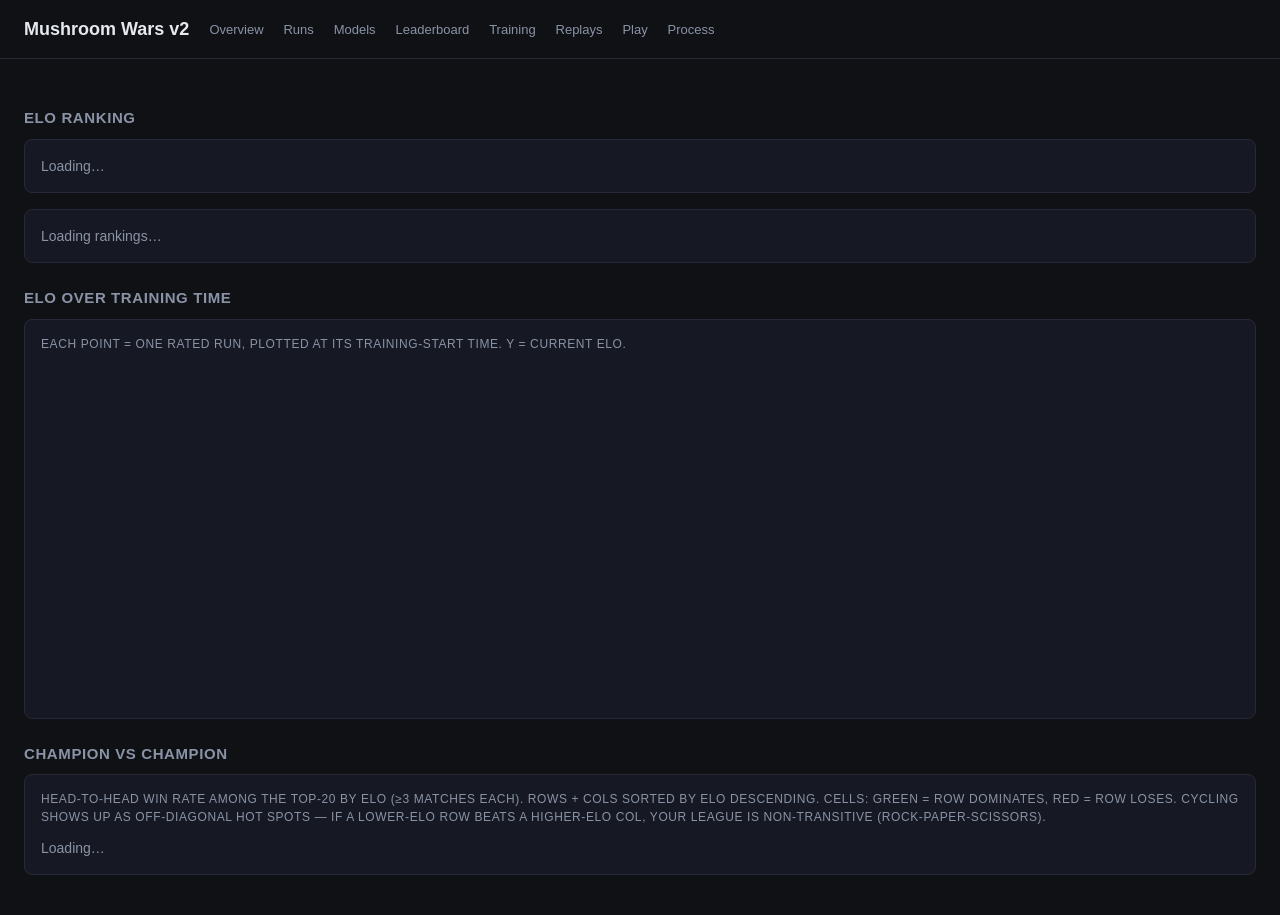
==== dashboard/elo.html @ 1eaaf588 "Hide discarded runs from dashboard by default + remove random_legal anchor language dashboard/runs.h" ====
<!doctype html>
<html lang="en">
<head>
  <meta charset="utf-8">
  <title>Elo leaderboard — Mushroom Wars v2</title>
  <link rel="stylesheet" href="lib/style.css">
</head>
<body>
  <header>
    <h1>Mushroom Wars v2</h1>
    <nav>
      <a href="./index.html">Overview</a>
      <a href="./runs.html">Runs</a>
      <a href="./models.html">Models</a>
      <a href="./elo.html">Leaderboard</a>
      <a href="./training.html">Training</a>
      <a href="./replays.html">Replays</a>
      <a href="./play.html">Play</a>
      <a href="./process.html">Process</a>
    </nav>
  </header>

  <main>
    <h2>Elo ranking</h2>
    <div class="card muted" id="summary">Loading…</div>

    <div class="card" id="ranking">
      <div class="muted">Loading rankings…</div>
    </div>

    <h2>Elo over training time</h2>
    <div class="card">
      <div class="stat-label">each point = one rated run, plotted at its training-start time. Y = current Elo.</div>
      <div style="position:relative; height:340px; margin-top:8px;"><canvas id="chart-history"></canvas></div>
    </div>

    <h2>Champion vs champion</h2>
    <div class="card" id="heatmap-card">
      <div class="stat-label">
        head-to-head win rate among the top-20 by Elo (≥3 matches each).
        Rows + cols sorted by Elo descending. Cells: green = row dominates,
        red = row loses. Cycling shows up as off-diagonal hot spots —
        if a lower-Elo row beats a higher-Elo col, your league is
        non-transitive (rock-paper-scissors).
      </div>
      <div id="heatmap" style="margin-top:12px; overflow-x:auto;">
        <div class="muted">Loading…</div>
      </div>
    </div>
  </main>

  <script type="module">
    import { sb } from './lib/supabase.js';
    import { fmtTime, fmtDuration, fmtPct, esc, tr,
             fmtElo, ticksPerMin } from './lib/ui.js';
    import Chart from 'https://esm.sh/chart.js@4/auto';
    Chart.defaults.color = '#8a93a6';
    Chart.defaults.borderColor = '#262a36';

    const $summary = document.getElementById('summary');
    const $rank    = document.getElementById('ranking');

    async function load() {
      // Pull every rated run (elo_n_matches >= 1 — keep the unrated 1000s
      // out of the table). Sort by elo desc.
      const { data, error } = await sb
        .from('runs')
        .select('id, label, status, model_id, simulator_id, machine, hyperparams, result, elo_score, elo_n_matches, queued_at, started_at, finished_at, wall_ms')
        .eq('status', 'done')
        .gte('elo_n_matches', 1)
        .order('elo_score', { ascending: false })
        .limit(300);
      if (error) throw error;

      if (!data || !data.length) {
        $summary.textContent = 'No rated runs yet. Each new run is auto-rated against the champion archive; first ratings arrive within ~5 min of the next completed run.';
        $rank.innerHTML = '<div class="muted">(empty)</div>';
        renderHistoryChart([]);
        return;
      }

      // Summary stats.
      const elos = data.map(r => r.elo_score).filter(x => x != null);
      const above1k = data.filter(r => r.elo_score > 1000).length;
      const below1k = data.filter(r => r.elo_score < 1000).length;
      $summary.innerHTML = `
        <div style="display:flex; gap:24px; flex-wrap:wrap; align-items:center;">
          <div><div class="stat-label">rated runs</div><div class="stat">${data.length}</div></div>
          <div><div class="stat-label">top Elo</div><div class="stat">${Math.round(Math.max(...elos))}</div></div>
          <div><div class="stat-label">avg Elo</div><div class="stat">${(elos.reduce((a,b)=>a+b,0)/elos.length).toFixed(0)}</div></div>
          <div><div class="stat-label">&gt; 1000</div><div class="stat win">${above1k}</div></div>
          <div><div class="stat-label">&lt; 1000</div><div class="stat lose">${below1k}</div></div>
          <div class="muted small" style="margin-left:auto;">
            Anchor 1000 = starting Elo. Each newly-finished run gets
            auto-rated by bench_eval (sweep vs every champion in the
            archive on `random_close_4_5`). Champions promoted at ≥60%
            head-to-head over 16 games. See configs/bench_eval.yaml.
          </div>
        </div>
      `;

      // Ranking table.
      const rows = data.map((r, i) => {
        const sps = r.result?.steps_per_sec;
        const hp  = r.hyperparams || {};
        const lvl = hp.level_name ?? '—';
        const upd = r.result?.updates ?? '—';
        const rate = r.result?.rate;
        const eloDelta = r.elo_score - 1000;
        const deltaClass = eloDelta >= 0 ? 'win' : 'lose';
        const deltaSign  = eloDelta >= 0 ? '+' : '';
        return tr([
          `<span class="mono">#${i + 1}</span>`,
          `<span class="mono"><b>${Math.round(r.elo_score)}</b></span>`,
          `<span class="mono ${deltaClass}">${deltaSign}${eloDelta.toFixed(0)}</span>`,
          `<span class="mono small">${r.elo_n_matches}</span>`,
          `<a href="./run.html?id=${esc(r.id)}">${esc(r.label)}</a>`,
          `<span class="mono small">${esc(r.simulator_id ?? '')}</span>`,
          `<a href="./model.html?id=${esc(r.model_id)}" class="mono">${esc(r.model_id)}</a>`,
          `<span class="mono">${esc(lvl)}</span>`,
          `<span class="mono">${esc(String(upd))}</span>`,
          fmtPct(rate),
          fmtDuration(r.wall_ms),
          `<span class="mono">${ticksPerMin(sps)}</span>`,
          `<span class="muted">${fmtTime(r.finished_at ?? r.queued_at)}</span>`,
        ]);
      });

      $rank.innerHTML = `
        <table>
          <thead><tr>
            <th>rank</th><th>Elo</th><th>Δ vs 1000</th><th>matches</th>
            <th>run</th><th>sim</th><th>model</th><th>level</th>
            <th>updates</th><th>rate</th><th>wall</th><th>ticks/min</th><th>finished</th>
          </tr></thead>
          <tbody>${rows.join('')}</tbody>
        </table>
        <div class="muted small" style="margin-top:8px;">
          Δ vs 1000 = Elo distance from the starting anchor. A 200-point
          lead means winning ~76% of head-to-heads against the champion
          archive.
        </div>`;

      // Elo over time scatter — uses queued_at as x, elo_score as y.
      const points = data
        .filter(r => r.queued_at)
        .map(r => ({
          x: new Date(r.queued_at).getTime(),
          y: r.elo_score,
          label: r.label,
        }))
        .sort((a, b) => a.x - b.x);
      renderHistoryChart(points);
    }

    let historyChart = null;
    function renderHistoryChart(points) {
      const canvas = document.getElementById('chart-history');
      if (!canvas) return;
      if (historyChart) historyChart.destroy();
      if (!points.length) {
        canvas.replaceWith(Object.assign(document.createElement('div'),
          { className: 'muted', textContent: 'no rated runs yet' }));
        return;
      }
      historyChart = new Chart(canvas, {
        type: 'line',
        data: {
          datasets: [{
            label: 'Elo',
            data: points,
            borderColor: '#60a5fa',
            backgroundColor: '#60a5fa',
            borderWidth: 1.2,
            tension: 0.0,
            showLine: false,
            pointRadius: 4,
            pointHoverRadius: 7,
          }, {
            // Reference line at 1000 (Elo starting anchor).
            label: 'baseline 1000',
            data: points.map(p => ({ x: p.x, y: 1000 })),
            borderColor: '#444',
            borderWidth: 1,
            borderDash: [4, 4],
            pointRadius: 0,
            showLine: true,
            tension: 0,
          }],
        },
        options: {
          responsive: true,
          maintainAspectRatio: false,
          parsing: false,
          scales: {
            x: {
              type: 'linear',
              title: { display: true, text: 'training start' },
              grid: { color: 'rgba(96,165,250,0.05)' },
              ticks: {
                callback: (v) => new Date(v).toLocaleString(undefined,
                  { month: 'short', day: 'numeric', hour: '2-digit', minute: '2-digit' }),
                maxRotation: 0,
                autoSkip: true,
                maxTicksLimit: 8,
              },
            },
            y: {
              title: { display: true, text: 'Elo' },
              grid: { color: 'rgba(96,165,250,0.05)' },
            },
          },
          plugins: {
            legend: { display: false },
            tooltip: {
              callbacks: {
                title: (items) => new Date(items[0].parsed.x).toLocaleString(),
                label: (item) => {
                  const p = item.raw;
                  if (!p.label) return null;
                  return `${p.label}: Elo ${Math.round(p.y)}`;
                },
              },
            },
          },
        },
      });
    }

    load().catch(e => {
      $summary.innerHTML = `<span class="error">${esc(e.message)}</span>`;
    });

    // -----------------------------------------------------------------
    // Champion-vs-champion heatmap. Single sweep: pull top-20 by Elo,
    // then `games` filtered by player_1_run_id IN(...) AND player_2_run_id
    // IN(...). Build a 20×20 win-rate matrix, render as SVG. The data
    // already exists — no schema migration needed.
    // -----------------------------------------------------------------
    async function loadHeatmap() {
      const $hm = document.getElementById('heatmap');
      if (!$hm) return;

      const { data: top, error } = await sb
        .from('runs')
        .select('id, label, elo_score, elo_n_matches')
        .eq('status', 'done')
        .gte('elo_n_matches', 3)
        .order('elo_score', { ascending: false })
        .limit(20);
      if (error) { $hm.innerHTML = `<div class="error">${esc(error.message)}</div>`; return; }
      if (!top || top.length < 2) {
        $hm.innerHTML = `<div class="muted">need at least 2 rated runs (≥3 matches) — currently ${top?.length ?? 0}</div>`;
        return;
      }

      const ids = top.map(r => r.id);
      // Single round-trip: every game where BOTH players are top-N. Cap
      // at 50k just in case — real volume should be ≪ that.
      const { data: games, error: gerror } = await sb
        .from('games')
        .select('player_1_run_id, player_2_run_id, winner')
        .in('player_1_run_id', ids)
        .in('player_2_run_id', ids)
        .limit(50000);
      if (gerror) { $hm.innerHTML = `<div class="error">${esc(gerror.message)}</div>`; return; }

      // matrix[i][j] = { w, d, l } from i's perspective when i played j.
      const idx = Object.fromEntries(ids.map((id, i) => [id, i]));
      const N = ids.length;
      const cell = () => ({ w: 0, d: 0, l: 0 });
      const M = Array.from({ length: N }, () => Array.from({ length: N }, cell));
      for (const g of (games || [])) {
        const i = idx[g.player_1_run_id];
        const j = idx[g.player_2_run_id];
        if (i == null || j == null) continue;
        if (g.winner === g.player_1_run_id)      { M[i][j].w++; M[j][i].l++; }
        else if (g.winner === g.player_2_run_id) { M[i][j].l++; M[j][i].w++; }
        else                                      { M[i][j].d++; M[j][i].d++; }
      }

      // Render as a simple HTML table — easy to style, easy to inspect.
      const cellSize = 32;     // px
      const labelW   = 200;    // truncated label column width
      const colorOf = (rate, n) => {
        if (n === 0) return 'background:#1a1d24; color:#3a4155;';  // no data
        // 0% red → 50% near-black → 100% green via HSL
        const hue = rate < 0.5 ? 0 : 120;             // red or green
        const dist = Math.abs(rate - 0.5);            // 0…0.5
        const sat  = Math.round(70 * (dist / 0.5));   // 0…70%
        const light = 18 + Math.round(28 * (dist / 0.5));  // 18…46%
        return `background:hsl(${hue}, ${sat}%, ${light}%); color:#e6e8ef;`;
      };

      let html = `<table style="border-collapse:separate; border-spacing:1px; font-size:11px;">`;
      // Header row: short ids of opponents.
      html += `<tr><th style="width:${labelW}px; text-align:right; padding-right:8px; font-weight:normal; color:#8a93a6;">row beats col →</th>`;
      for (let j = 0; j < N; j++) {
        html += `<th title="${esc(top[j].label)} (Elo ${Math.round(top[j].elo_score)})"
                       style="width:${cellSize}px; height:${cellSize}px; padding:0;
                              transform:rotate(-60deg); transform-origin:bottom left;
                              white-space:nowrap; font-family:var(--mono); font-size:10px; color:#8a93a6;">
                  #${j + 1}
                </th>`;
      }
      html += `</tr>`;
      for (let i = 0; i < N; i++) {
        const row = top[i];
        html += `<tr>`;
        // Row label: rank · short label · Elo.
        const rate = (() => {
          let w = 0, d = 0, l = 0;
          for (let j = 0; j < N; j++) {
            if (i === j) continue;
            w += M[i][j].w; d += M[i][j].d; l += M[i][j].l;
          }
          const n = w + d + l;
          return n > 0 ? `${(((w + 0.5 * d) / n) * 100).toFixed(0)}%` : '—';
        })();
        html += `<td style="text-align:right; padding-right:8px; font-family:var(--mono); white-space:nowrap;">
                   <a href="./run.html?id=${esc(row.id)}" style="text-decoration:none;">
                     <span class="muted">#${i + 1}</span>
                     <b style="color:#e6e8ef;">${esc(row.label.length > 22 ? row.label.slice(0, 21) + '…' : row.label)}</b>
                     <span class="muted">${Math.round(row.elo_score)}</span>
                   </a>
                   <span class="muted small" style="margin-left:6px;">${rate}</span>
                 </td>`;
        for (let j = 0; j < N; j++) {
          if (i === j) {
            html += `<td style="width:${cellSize}px; height:${cellSize}px;
                                background:repeating-linear-gradient(45deg,#262a36,#262a36 4px,#1a1d24 4px,#1a1d24 8px);"></td>`;
            continue;
          }
          const c = M[i][j];
          const n = c.w + c.d + c.l;
          const rate = n > 0 ? (c.w + 0.5 * c.d) / n : 0;
          const tip = n > 0
            ? `${esc(top[i].label)} vs ${esc(top[j].label)}: ${c.w}W ${c.d}D ${c.l}L (${(rate * 100).toFixed(0)}%)`
            : `${esc(top[i].label)} vs ${esc(top[j].label)}: no games`;
          const txt = n > 0 ? `${Math.round(rate * 100)}` : '';
          html += `<td title="${tip}"
                       style="width:${cellSize}px; height:${cellSize}px; text-align:center;
                              font-family:var(--mono); font-size:10px;
                              ${colorOf(rate, n)}">${txt}</td>`;
        }
        html += `</tr>`;
      }
      html += `</table>`;
      html += `<div class="muted small" style="margin-top:8px;">
                 Cells show win % from row's perspective. Hover for W/D/L breakdown.
                 The summary % at the right of each row is that row's overall win rate
                 vs the other 19 champions.
               </div>`;
      $hm.innerHTML = html;
    }
    loadHeatmap().catch(e => {
      const $hm = document.getElementById('heatmap');
      if ($hm) $hm.innerHTML = `<div class="error">${esc(e.message)}</div>`;
    });
  </script>
</body>
</html>
---- dashboard/lib/style.css ----
/* Dashboard shared styles. Neutral dark, no framework. */

:root {
  --bg:        #0f1115;
  --bg-card:   #161923;
  --fg:        #e6e8ef;
  --fg-muted:  #8a93a6;
  --border:    #262a36;
  --accent:    #60a5fa;
  --accent-2:  #34d399;
  --danger:    #f87171;
  --radius:    8px;
  --mono: ui-monospace, "SF Mono", Menlo, Consolas, monospace;
}

* { box-sizing: border-box; }

body {
  margin: 0;
  background: var(--bg);
  color: var(--fg);
  font-family: -apple-system, BlinkMacSystemFont, "Segoe UI", Roboto, sans-serif;
  font-size: 14px;
  line-height: 1.45;
}

header {
  border-bottom: 1px solid var(--border);
  padding: 16px 24px;
  display: flex;
  align-items: center;
  gap: 20px;
}
header h1 { margin: 0; font-size: 18px; font-weight: 600; }
header nav a {
  color: var(--fg-muted);
  text-decoration: none;
  margin-right: 16px;
  font-size: 13px;
}
header nav a:hover { color: var(--fg); }

main { padding: 24px; max-width: 1480px; margin: 0 auto; }

h2 { font-size: 15px; margin: 24px 0 10px; color: var(--fg-muted); text-transform: uppercase; letter-spacing: .6px; font-weight: 600; }

.card {
  background: var(--bg-card);
  border: 1px solid var(--border);
  border-radius: var(--radius);
  padding: 16px;
  margin-bottom: 16px;
}

.grid {
  display: grid;
  grid-template-columns: repeat(auto-fit, minmax(180px, 1fr));
  gap: 12px;
}
.grid .card { margin: 0; }
.stat { font-size: 24px; font-weight: 600; color: var(--fg); }
.stat-label { font-size: 12px; color: var(--fg-muted); text-transform: uppercase; letter-spacing: .6px; }

table {
  width: 100%;
  border-collapse: collapse;
  font-size: 13px;
}
th, td {
  text-align: left;
  padding: 8px 10px;
  border-bottom: 1px solid var(--border);
}
th {
  color: var(--fg-muted);
  font-weight: 500;
  font-size: 11px;
  text-transform: uppercase;
  letter-spacing: .6px;
}
tr:hover td { background: rgba(96,165,250,0.04); }

.mono { font-family: var(--mono); font-size: 12px; }
.muted { color: var(--fg-muted); }

a { color: var(--accent); text-decoration: none; }
a:hover { text-decoration: underline; }

.error { color: var(--danger); }
.small { font-size: 12px; }

pre {
  background: #0b0d12;
  border: 1px solid var(--border);
  border-radius: var(--radius);
  padding: 12px;
  overflow-x: auto;
  font-family: var(--mono);
  font-size: 12px;
  color: var(--fg);
}

.inline-code {
  font-family: var(--mono);
  background: #0b0d12;
  padding: 1px 6px;
  border-radius: 4px;
  border: 1px solid var(--border);
  font-size: 12px;
}

/* Worker toggle panel (index.html) */
.worker-row {
  display: flex;
  align-items: center;
  gap: 12px;
  padding: 6px 0;
  border-bottom: 1px solid var(--border);
}
.worker-row:last-child { border-bottom: 0; }
.worker-dot {
  width: 10px;
  height: 10px;
  border-radius: 50%;
  display: inline-block;
}
.worker-dot.on  { background: #4ade80; box-shadow: 0 0 6px rgba(74,222,128,0.6); }
.worker-dot.off { background: #6b7280; }
.btn-primary, .btn-danger {
  padding: 4px 10px;
  border-radius: 4px;
  border: 1px solid var(--border);
  background: #1f2937;
  color: var(--fg);
  cursor: pointer;
  font-size: 12px;
}
.btn-primary:hover { background: #374151; }
.btn-danger       { background: #7f1d1d; border-color: #991b1b; }
.btn-danger:hover { background: #991b1b; }
.small { font-size: 11px; }

.worker-btns { display: inline-flex; gap: 4px; }
.worker-btns button[disabled] { opacity: 0.5; cursor: default; }

.ht-range {
  padding: 4px 10px;
  border-radius: 4px;
  border: 1px solid var(--border);
  background: var(--bg-card);
  color: var(--fg-muted);
  cursor: pointer;
  font-size: 12px;
}
.ht-range:hover  { color: var(--fg); }
.ht-range.active {
  background: var(--accent);
  color: #000;
  border-color: var(--accent);
}
/* uPlot dark-theme nudges: legend + grid against our dark bg. */
.uplot { color: var(--fg); }
.u-legend { color: var(--fg); font-size: 12px; }
.u-legend th { color: var(--fg-muted); }
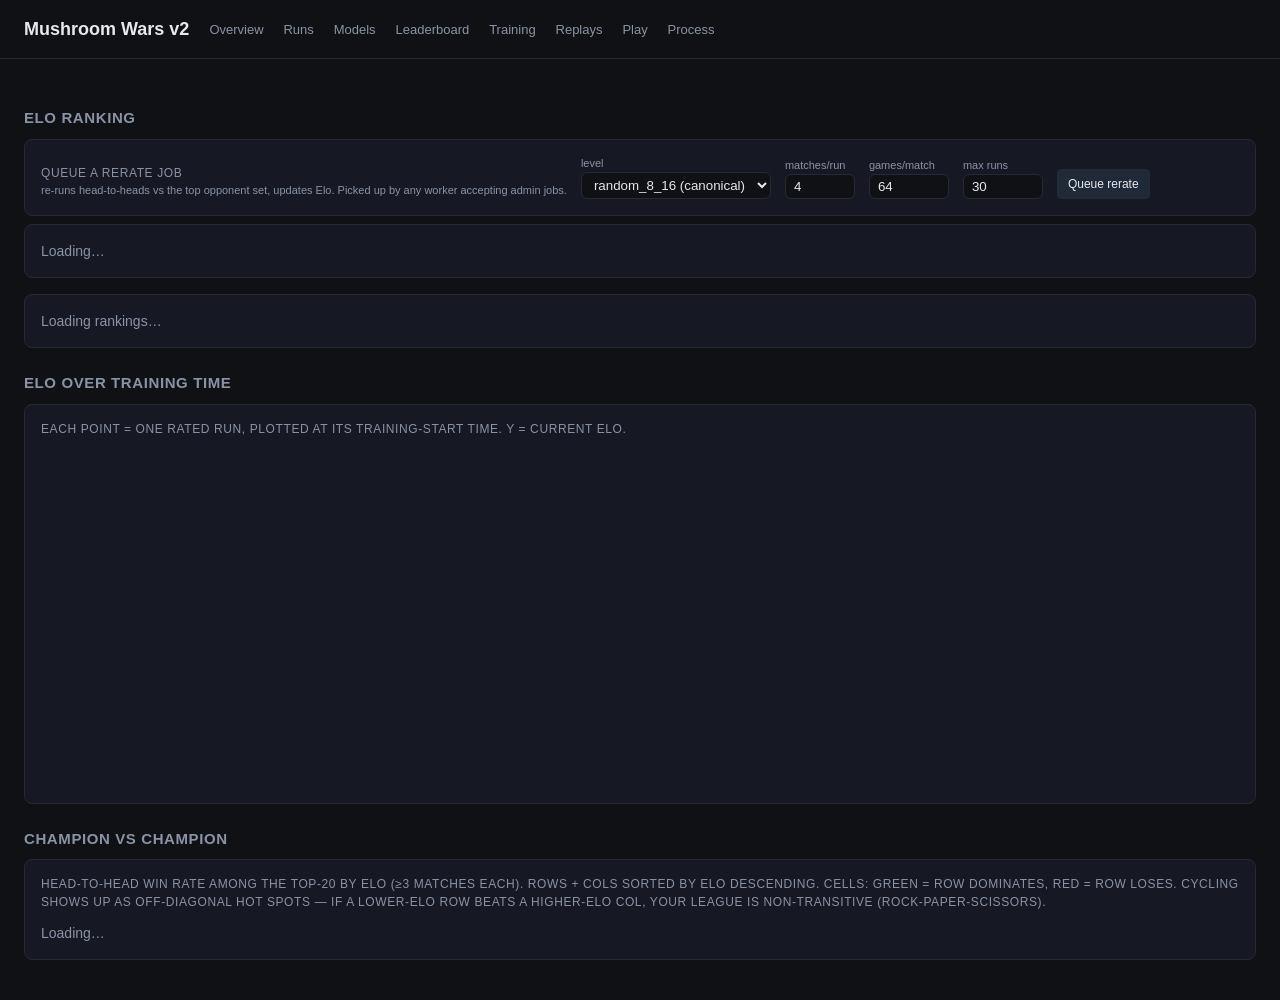
==== commit ba3a53f7: "admin jobs: queue rerate from leaderboard, dispatch via worker Adds an admin-job queue that rides th" ====
--- a/dashboard/elo.html
+++ b/dashboard/elo.html
@@ -22,6 +22,34 @@
 
   <main>
     <h2>Elo ranking</h2>
+    <div class="card" id="rerate-card" style="margin-bottom:8px;">
+      <div style="display:flex; gap:14px; flex-wrap:wrap; align-items:flex-end;">
+        <div>
+          <div class="stat-label">queue a rerate job</div>
+          <div class="muted small">re-runs head-to-heads vs the top opponent set, updates Elo. Picked up by any worker accepting admin jobs.</div>
+        </div>
+        <label class="small muted">level
+          <br><select id="rr-level" style="background:var(--bg);color:var(--fg);border:1px solid var(--border);border-radius:6px;padding:4px 8px;">
+            <option value="random_close_4_5">random_close_4_5</option>
+            <option value="random_4_8">random_4_8</option>
+            <option value="random_8_16" selected>random_8_16 (canonical)</option>
+            <option value="random_16_24">random_16_24</option>
+            <option value="random_full_mix">random_full_mix</option>
+          </select>
+        </label>
+        <label class="small muted">matches/run
+          <br><input id="rr-matches" type="number" min="1" max="20" value="4" style="width:70px;background:var(--bg);color:var(--fg);border:1px solid var(--border);border-radius:6px;padding:4px 8px;">
+        </label>
+        <label class="small muted">games/match
+          <br><input id="rr-games" type="number" min="8" max="256" step="8" value="64" style="width:80px;background:var(--bg);color:var(--fg);border:1px solid var(--border);border-radius:6px;padding:4px 8px;">
+        </label>
+        <label class="small muted">max runs
+          <br><input id="rr-max-runs" type="number" min="1" max="200" value="30" style="width:80px;background:var(--bg);color:var(--fg);border:1px solid var(--border);border-radius:6px;padding:4px 8px;">
+        </label>
+        <button id="rr-submit" class="btn-primary" style="height:30px;">Queue rerate</button>
+        <span id="rr-status" class="muted small"></span>
+      </div>
+    </div>
     <div class="card muted" id="summary">Loading…</div>
 
     <div class="card" id="ranking">
@@ -93,7 +121,7 @@
           <div class="muted small" style="margin-left:auto;">
             Anchor 1000 = starting Elo. Each newly-finished run gets
             auto-rated by bench_eval (sweep vs every champion in the
-            archive on `random_close_4_5`). Champions promoted at ≥60%
+            archive on <code>random_8_16</code>). Champions promoted at ≥60%
             head-to-head over 16 games. See configs/bench_eval.yaml.
           </div>
         </div>
@@ -232,6 +260,46 @@
     });
 
     // -----------------------------------------------------------------
+    // "Queue rerate" form. Inserts a row into `runs` with simulator_id =
+    // 'admin' + hyperparams.kind = 'rerate'. The worker (any machine
+    // not in 'matches only' mode that accepts admin jobs) picks it up
+    // via claim_next_job() and dispatches to workers.jobs.rerate.
+    // -----------------------------------------------------------------
+    const $rrSubmit = document.getElementById('rr-submit');
+    const $rrStatus = document.getElementById('rr-status');
+    $rrSubmit?.addEventListener('click', async () => {
+      const level    = document.getElementById('rr-level').value;
+      const matches  = parseInt(document.getElementById('rr-matches').value, 10);
+      const games    = parseInt(document.getElementById('rr-games').value, 10);
+      const maxRuns  = parseInt(document.getElementById('rr-max-runs').value, 10);
+      if (!level || !matches || !games || !maxRuns) {
+        $rrStatus.innerHTML = '<span class="error">fill in all fields</span>';
+        return;
+      }
+      const ts = new Date().toISOString().slice(2,16).replace(/[-T:]/g,'').replace(/(\d{6})(\d{4})/, '$1-$2');
+      const label = `rerate-${ts}-${level}-m${matches}-g${games}-r${maxRuns}`;
+      $rrSubmit.disabled = true;
+      $rrStatus.textContent = 'queueing…';
+      const { data, error } = await sb.from('runs').insert({
+        project: 'mushroom-wars',
+        model_id: 'admin',
+        simulator_id: 'admin',
+        label,
+        status: 'queued',
+        budget_ms: 0,
+        machine: '',
+        launch_at: Date.now(),
+        hyperparams: { kind: 'rerate', level, matches, games, max_runs: maxRuns },
+      }).select('id').single();
+      $rrSubmit.disabled = false;
+      if (error) {
+        $rrStatus.innerHTML = `<span class="error">${esc(error.message)}</span>`;
+        return;
+      }
+      $rrStatus.innerHTML = `queued <a href="./run.html?id=${esc(data.id)}">${esc(label)}</a> · pickup by any worker accepting admin jobs`;
+    });
+
+    // -----------------------------------------------------------------
     // Champion-vs-champion heatmap. Single sweep: pull top-20 by Elo,
     // then `games` filtered by player_1_run_id IN(...) AND player_2_run_id
     // IN(...). Build a 20×20 win-rate matrix, render as SVG. The data
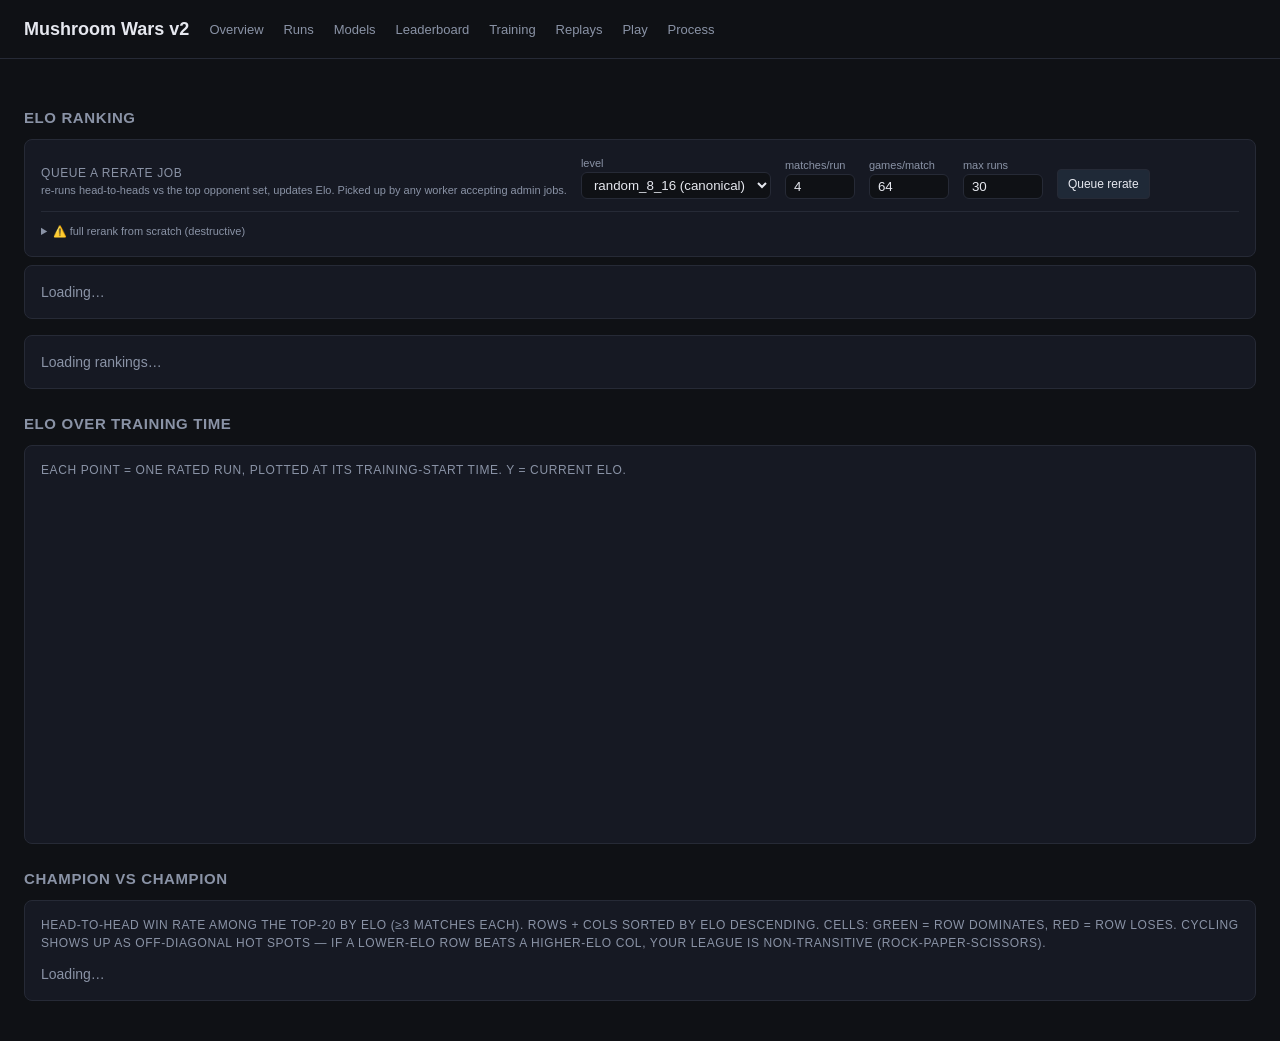
==== commit 71927d30: "admin jobs: full rerank from scratch button on leaderboard Adds a "rerate_full" job kind that wipes " ====
--- a/dashboard/elo.html
+++ b/dashboard/elo.html
@@ -49,6 +49,19 @@
         <button id="rr-submit" class="btn-primary" style="height:30px;">Queue rerate</button>
         <span id="rr-status" class="muted small"></span>
       </div>
+      <details style="margin-top:12px; padding-top:12px; border-top:1px solid var(--border);">
+        <summary class="muted small" style="cursor:pointer;">⚠️ full rerank from scratch (destructive)</summary>
+        <div style="display:flex; gap:14px; flex-wrap:wrap; align-items:flex-end; margin-top:10px;">
+          <div class="muted small" style="max-width:520px;">
+            Resets every rated run's Elo to 1000 + clears bench_vector / pfsp_weight, then runs <code>rate_all_runs</code> for <em>passes</em> waves so the leaderboard rebuilds itself. Reuses the same level / matches / games / max-runs settings above. Frozen <code>champions</code> archive is not touched.
+          </div>
+          <label class="small muted">passes
+            <br><input id="rrf-passes" type="number" min="1" max="5" value="1" style="width:60px;background:var(--bg);color:var(--fg);border:1px solid var(--border);border-radius:6px;padding:4px 8px;">
+          </label>
+          <button id="rrf-submit" class="btn-danger" style="height:30px;">Queue full rerank</button>
+          <span id="rrf-status" class="muted small"></span>
+        </div>
+      </details>
     </div>
     <div class="card muted" id="summary">Loading…</div>
 
@@ -299,6 +312,52 @@
       $rrStatus.innerHTML = `queued <a href="./run.html?id=${esc(data.id)}">${esc(label)}</a> · pickup by any worker accepting admin jobs`;
     });
 
+    // Full rerank — destructive: resets every rated run's Elo to 1000
+    // before re-running rate_all_runs. Confirm dialog so a misclick can't
+    // wipe the leaderboard. Reuses the level / matches / games / max-runs
+    // inputs above; adds its own "passes" knob.
+    const $rrfSubmit = document.getElementById('rrf-submit');
+    const $rrfStatus = document.getElementById('rrf-status');
+    $rrfSubmit?.addEventListener('click', async () => {
+      const level    = document.getElementById('rr-level').value;
+      const matches  = parseInt(document.getElementById('rr-matches').value, 10);
+      const games    = parseInt(document.getElementById('rr-games').value, 10);
+      const maxRuns  = parseInt(document.getElementById('rr-max-runs').value, 10);
+      const passes   = parseInt(document.getElementById('rrf-passes').value, 10) || 1;
+      if (!level || !matches || !games || !maxRuns) {
+        $rrfStatus.innerHTML = '<span class="error">fill in level / matches / games / max-runs above</span>';
+        return;
+      }
+      const ok = confirm(
+        `FULL RERANK — DESTRUCTIVE\n\n` +
+        `1. Reset Elo to 1000 (and clear bench_vector / pfsp_weight) on EVERY rated run.\n` +
+        `2. Run rate_all_runs ${passes} pass(es) of max_runs=${maxRuns}, matches=${matches}, games=${games} on ${level}.\n\n` +
+        `Frozen champions archive is NOT touched. Existing Elo will be lost. Continue?`
+      );
+      if (!ok) return;
+      const ts = new Date().toISOString().slice(2,16).replace(/[-T:]/g,'').replace(/(\d{6})(\d{4})/, '$1-$2');
+      const label = `rerate-full-${ts}-${level}-m${matches}-g${games}-r${maxRuns}-p${passes}`;
+      $rrfSubmit.disabled = true;
+      $rrfStatus.textContent = 'queueing…';
+      const { data, error } = await sb.from('runs').insert({
+        project: 'mushroom-wars',
+        model_id: 'admin',
+        simulator_id: 'admin',
+        label,
+        status: 'queued',
+        budget_ms: 0,
+        machine: '',
+        launch_at: Date.now(),
+        hyperparams: { kind: 'rerate_full', level, matches, games, max_runs: maxRuns, passes },
+      }).select('id').single();
+      $rrfSubmit.disabled = false;
+      if (error) {
+        $rrfStatus.innerHTML = `<span class="error">${esc(error.message)}</span>`;
+        return;
+      }
+      $rrfStatus.innerHTML = `queued <a href="./run.html?id=${esc(data.id)}">${esc(label)}</a>`;
+    });
+
     // -----------------------------------------------------------------
     // Champion-vs-champion heatmap. Single sweep: pull top-20 by Elo,
     // then `games` filtered by player_1_run_id IN(...) AND player_2_run_id
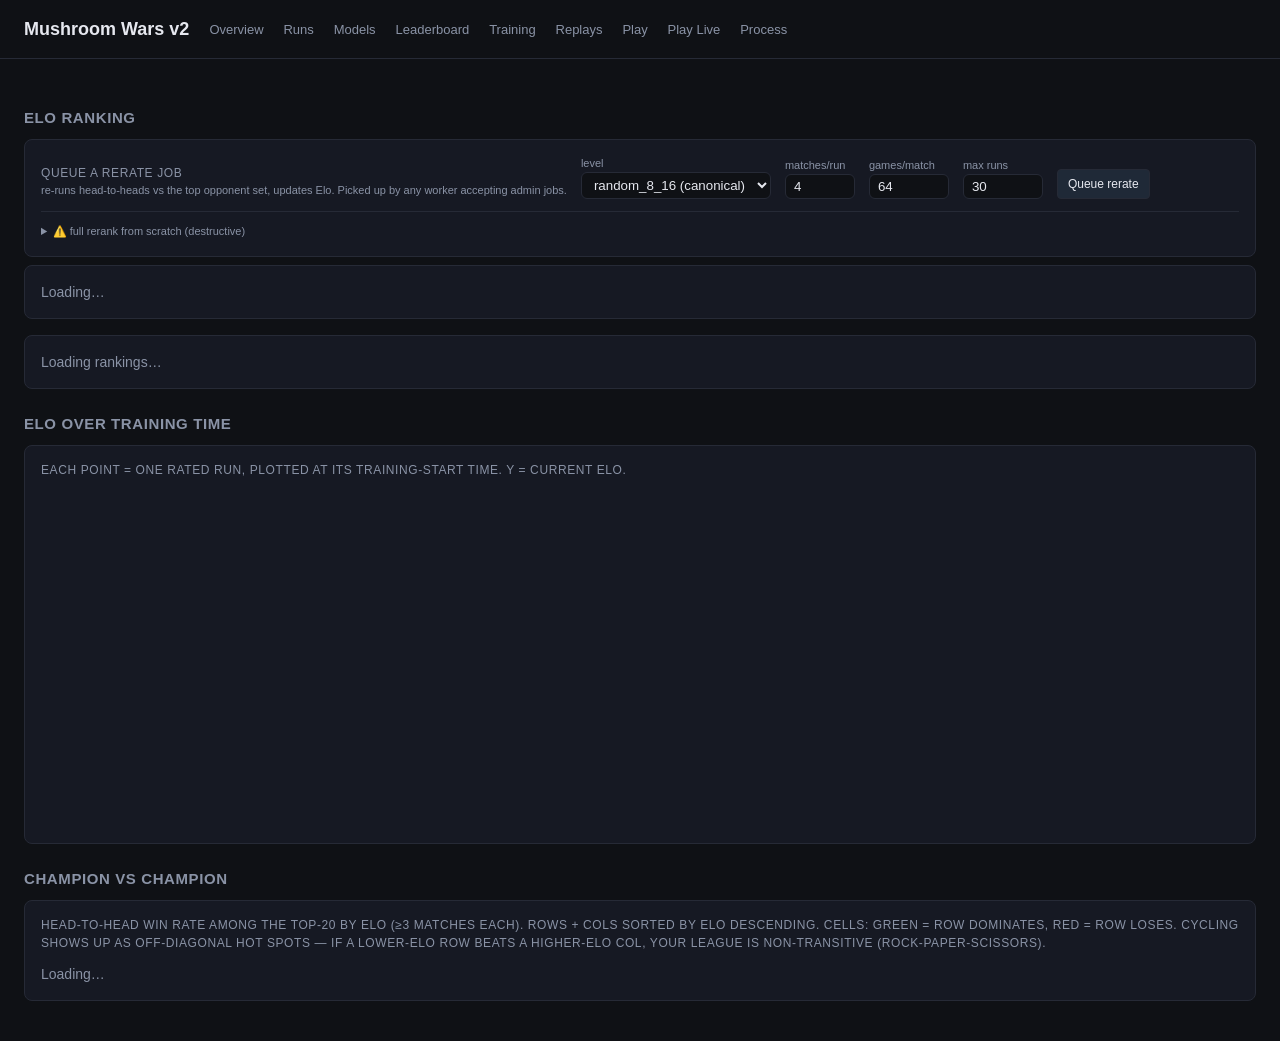
==== commit 6c337f2f: "dashboard: Play Live tab + landing page Surfaces the local play_live.py server from the deployed das" ====
--- a/dashboard/elo.html
+++ b/dashboard/elo.html
@@ -16,6 +16,7 @@
       <a href="./training.html">Training</a>
       <a href="./replays.html">Replays</a>
       <a href="./play.html">Play</a>
+      <a href="./play-live.html">Play Live</a>
       <a href="./process.html">Process</a>
     </nav>
   </header>
@@ -94,7 +95,7 @@
     import { sb } from './lib/supabase.js';
     import { fmtTime, fmtDuration, fmtPct, esc, tr,
              fmtElo, ticksPerMin } from './lib/ui.js';
-    import Chart from 'https://esm.sh/chart.js@4/auto';
+    import Chart from 'https://esm.sh/chart.js@4.4.7/auto';
     Chart.defaults.color = '#8a93a6';
     Chart.defaults.borderColor = '#262a36';
 
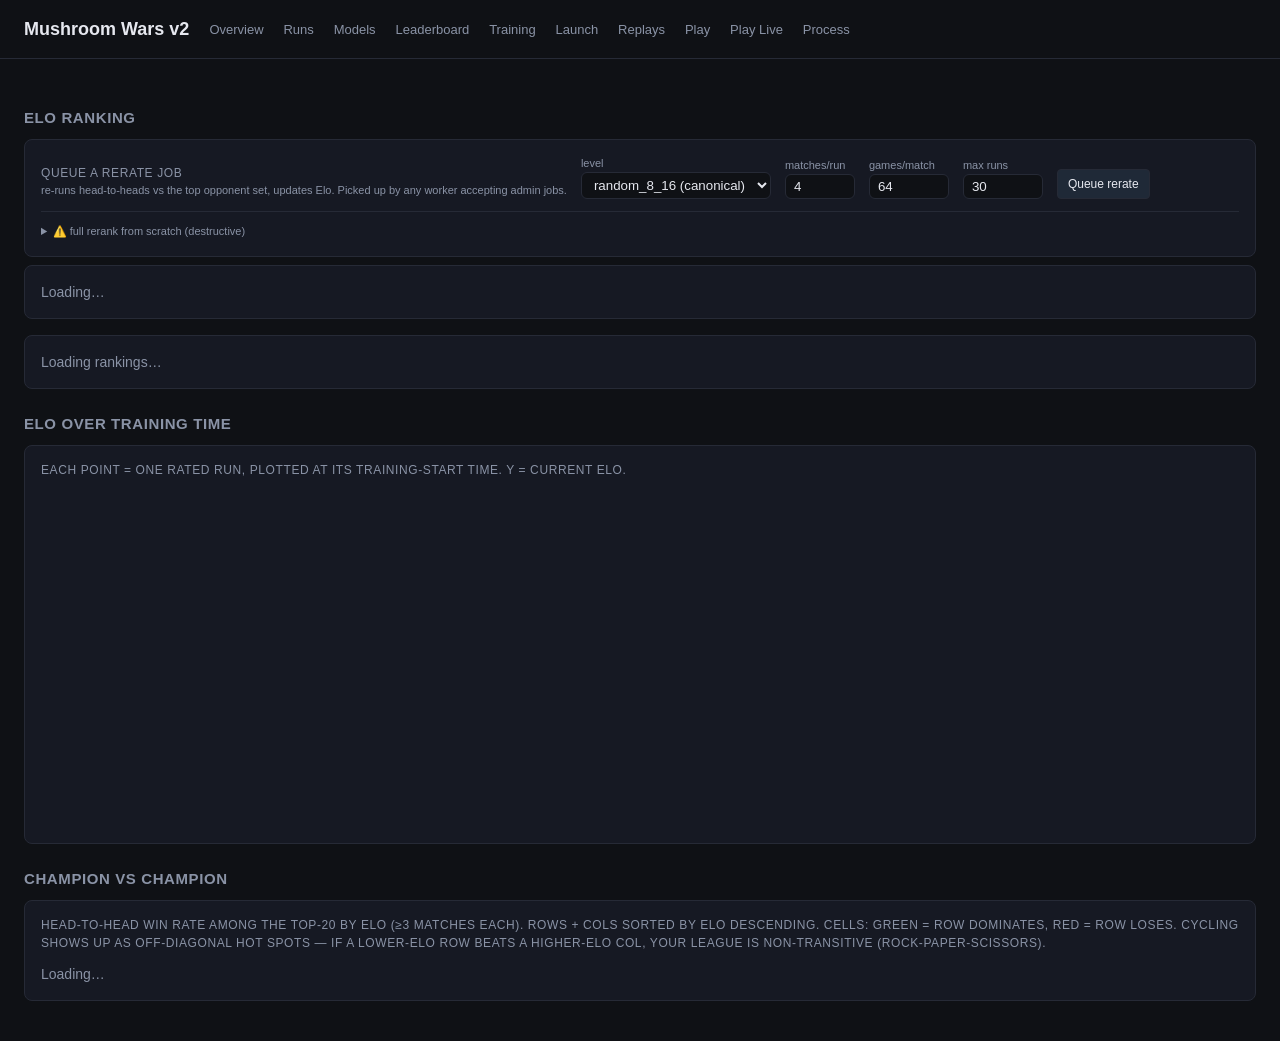
==== commit 7adc0a2b: "dashboard: launch.html — queue training runs from the browser New page at dashboard/launch.html. For" ====
--- a/dashboard/elo.html
+++ b/dashboard/elo.html
@@ -14,6 +14,7 @@
       <a href="./models.html">Models</a>
       <a href="./elo.html">Leaderboard</a>
       <a href="./training.html">Training</a>
+      <a href="./launch.html">Launch</a>
       <a href="./replays.html">Replays</a>
       <a href="./play.html">Play</a>
       <a href="./play-live.html">Play Live</a>
